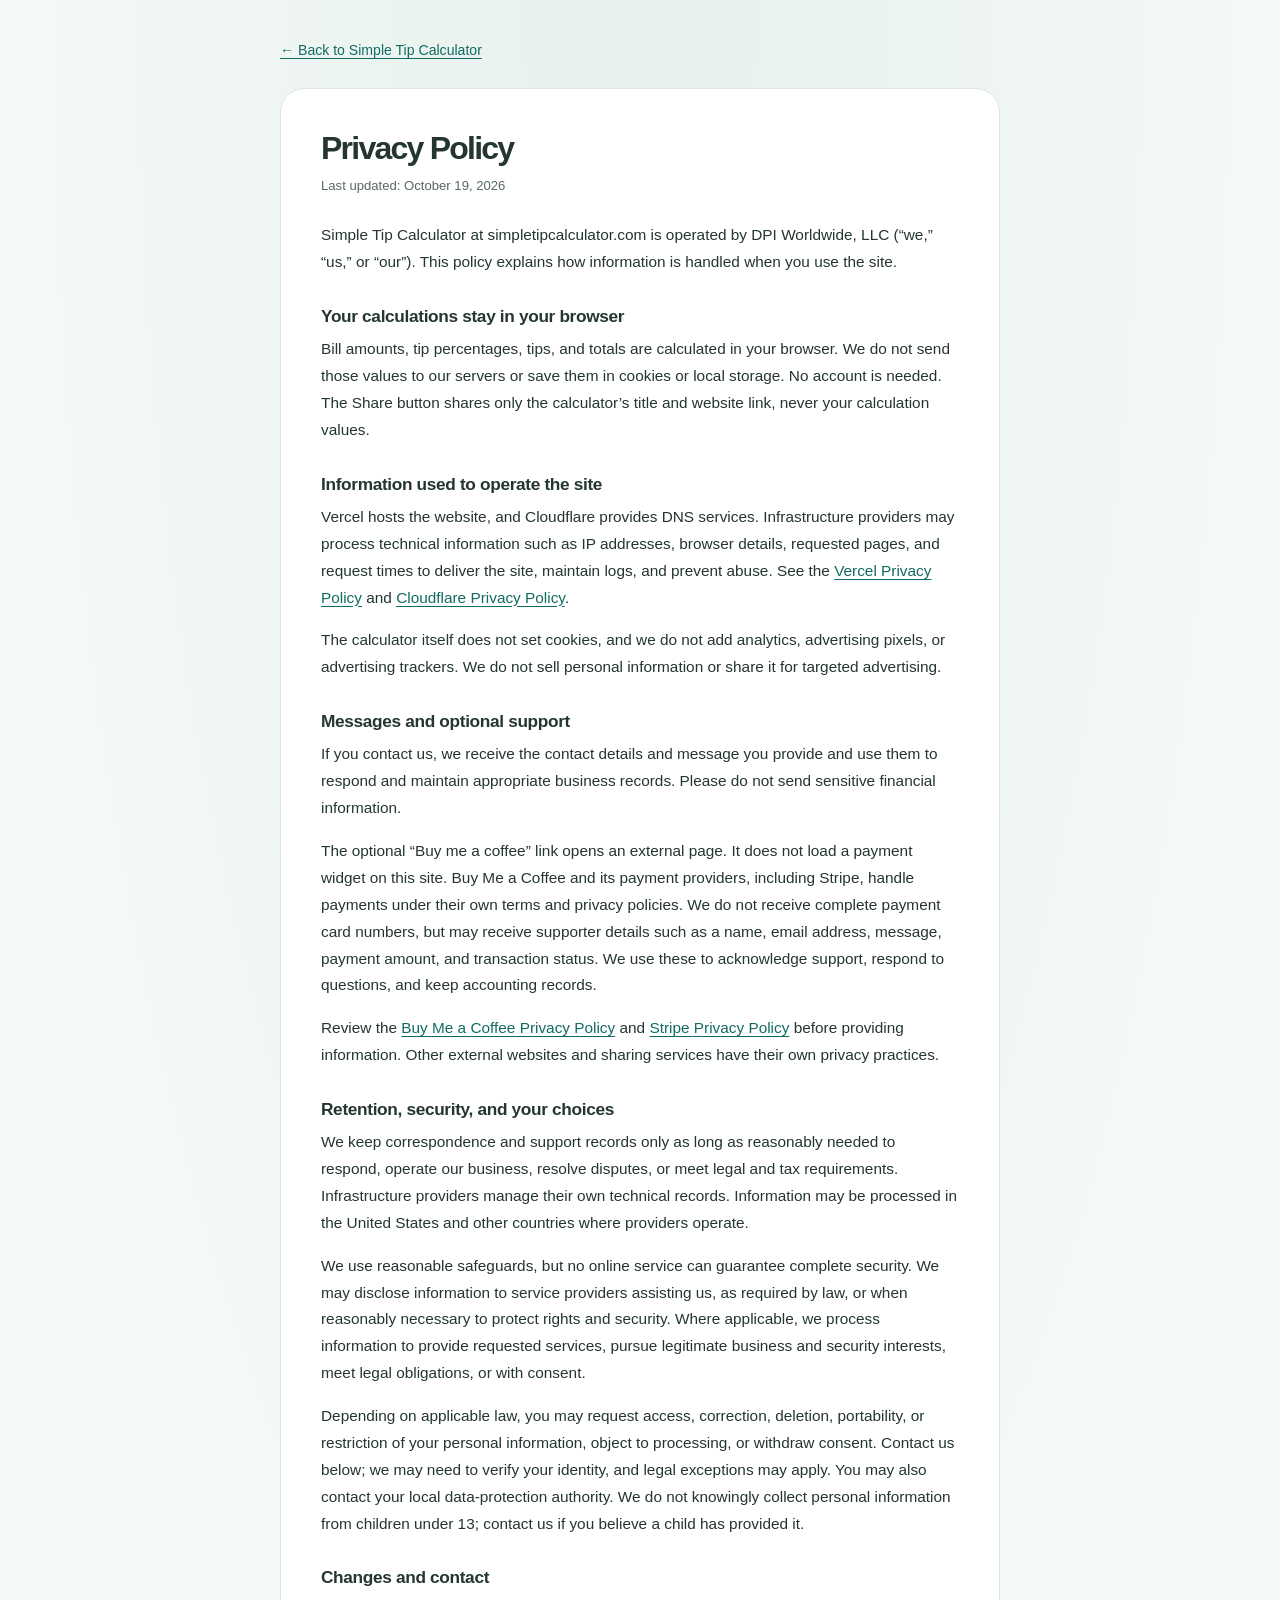
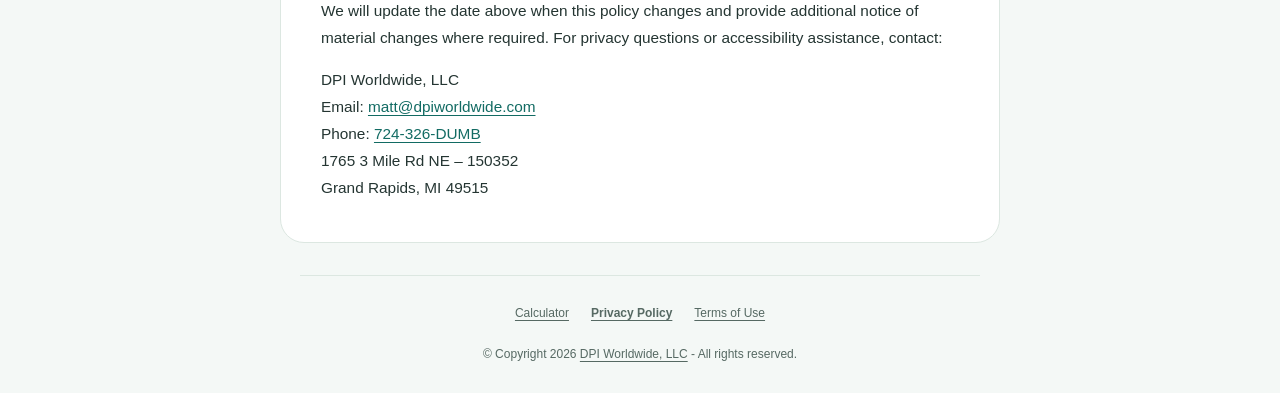
==== privacy.html @ a4a1c2e8 "Add concise policy pages, support link, and shared footer" ====
<!doctype html>
<html lang="en">
  <head>
    <meta charset="utf-8">
    <meta name="viewport" content="width=device-width, initial-scale=1">
    <meta name="theme-color" content="#126b63">
    <meta name="description" content="How Simple Tip Calculator handles your information, browser calculations, hosting data, and optional support payments.">
    <title>Privacy Policy | Simple Tip Calculator</title>
    <link rel="icon" href="icon.svg" type="image/svg+xml">
    <link rel="stylesheet" href="styles.css">
    <script src="footer.js" defer></script>
  </head>
  <body>
    <main class="legal-page">
      <a class="back-link" href="index.html">← Back to Simple Tip Calculator</a>
      <article class="legal-content" aria-labelledby="policy-title">
        <h1 id="policy-title">Privacy Policy</h1>
        <p class="updated">Last updated: <time datetime="2026-10-19">October 19, 2026</time></p>
        <p>Simple Tip Calculator at simpletipcalculator.com is operated by DPI Worldwide, LLC (“we,” “us,” or “our”). This policy explains how information is handled when you use the site.</p>

        <h2>Your calculations stay in your browser</h2>
        <p>Bill amounts, tip percentages, tips, and totals are calculated in your browser. We do not send those values to our servers or save them in cookies or local storage. No account is needed. The Share button shares only the calculator’s title and website link, never your calculation values.</p>

        <h2>Information used to operate the site</h2>
        <p>Vercel hosts the website, and Cloudflare provides DNS services. Infrastructure providers may process technical information such as IP addresses, browser details, requested pages, and request times to deliver the site, maintain logs, and prevent abuse. See the <a href="https://vercel.com/legal/privacy-policy" rel="noreferrer">Vercel Privacy Policy</a> and <a href="https://www.cloudflare.com/privacypolicy/" rel="noreferrer">Cloudflare Privacy Policy</a>.</p>
        <p>The calculator itself does not set cookies, and we do not add analytics, advertising pixels, or advertising trackers. We do not sell personal information or share it for targeted advertising.</p>

        <h2>Messages and optional support</h2>
        <p>If you contact us, we receive the contact details and message you provide and use them to respond and maintain appropriate business records. Please do not send sensitive financial information.</p>
        <p>The optional “Buy me a coffee” link opens an external page. It does not load a payment widget on this site. Buy Me a Coffee and its payment providers, including Stripe, handle payments under their own terms and privacy policies. We do not receive complete payment card numbers, but may receive supporter details such as a name, email address, message, payment amount, and transaction status. We use these to acknowledge support, respond to questions, and keep accounting records.</p>
        <p>Review the <a href="https://buymeacoffee.com/privacy-policy" rel="noreferrer">Buy Me a Coffee Privacy Policy</a> and <a href="https://stripe.com/privacy" rel="noreferrer">Stripe Privacy Policy</a> before providing information. Other external websites and sharing services have their own privacy practices.</p>

        <h2>Retention, security, and your choices</h2>
        <p>We keep correspondence and support records only as long as reasonably needed to respond, operate our business, resolve disputes, or meet legal and tax requirements. Infrastructure providers manage their own technical records. Information may be processed in the United States and other countries where providers operate.</p>
        <p>We use reasonable safeguards, but no online service can guarantee complete security. We may disclose information to service providers assisting us, as required by law, or when reasonably necessary to protect rights and security. Where applicable, we process information to provide requested services, pursue legitimate business and security interests, meet legal obligations, or with consent.</p>
        <p>Depending on applicable law, you may request access, correction, deletion, portability, or restriction of your personal information, object to processing, or withdraw consent. Contact us below; we may need to verify your identity, and legal exceptions may apply. You may also contact your local data-protection authority. We do not knowingly collect personal information from children under 13; contact us if you believe a child has provided it.</p>

        <h2>Changes and contact</h2>
        <p>We will update the date above when this policy changes and provide additional notice of material changes where required. For privacy questions or accessibility assistance, contact:</p>
        <address>
          DPI Worldwide, LLC<br>
          Email: <a href="mailto:matt@dpiworldwide.com">matt@dpiworldwide.com</a><br>
          Phone: <a href="tel:+17243263862">724-326-DUMB</a><br>
          1765 3 Mile Rd NE – 150352<br>
          Grand Rapids, MI 49515
        </address>
      </article>
    </main>
    <footer class="site-footer">
      <nav aria-label="Legal"><a href="index.html">Calculator</a><a href="privacy.html" aria-current="page">Privacy Policy</a><a href="terms.html">Terms of Use</a></nav>
      <p>© Copyright <span data-copyright-year>2026</span> <a href="https://dpiworldwide.com/" rel="noreferrer">DPI Worldwide, LLC</a> - All rights reserved.</p>
    </footer>
  </body>
</html>
---- styles.css ----
:root {
  color-scheme: light;
  font-family: -apple-system, BlinkMacSystemFont, "Segoe UI", sans-serif;
  color: #243532;
  background: #f4f8f6;
  font-synthesis: none;
  -webkit-font-smoothing: antialiased;
}

* { box-sizing: border-box; }
body { margin: 0; background: radial-gradient(ellipse at 50% 0%, #e6f1ec 0%, transparent 65%); }
main { width: min(100% - 32px, 480px); margin: 0 auto; padding: 48px 0 32px; }
.page-header { text-align: center; margin-bottom: 28px; }
.brand-mark { display: grid; place-items: center; width: 48px; height: 48px; margin: 0 auto 18px; border: 1px solid #c7ded6; border-radius: 15px; color: #126b63; background: #e5f1eb; }
.brand-mark svg { width: 31px; height: 31px; }
h1 { font-size: clamp(1.65rem, 6.5vw, 2rem); letter-spacing: -0.055em; line-height: 1.2; margin: 0 0 12px; font-weight: 750; }
.page-header p { margin: 0; color: #566963; font-size: 0.96rem; line-height: 1.6; }
.calculator { background: #fff; border: 1px solid #dce7e1; border-radius: 24px; box-shadow: 0 12px 40px #244d3610, 0 2px 6px #244d3605; overflow: hidden; }
.bill-section { padding: 27px 28px 5px; }
.bill-section label { display: block; text-align: center; font-size: 0.88rem; font-weight: 650; margin-bottom: 12px; }
.bill-box { display: flex; justify-content: center; padding: 16px 18px; cursor: text; border: 1.5px solid #b6cec6; border-radius: 12px; background: #fcfefd; transition: border-color 120ms, box-shadow 120ms; }
.bill-box:focus-within { border-color: #126b63; box-shadow: 0 0 0 3px #126b6324; }
.bill-box:has([aria-invalid="true"]) { border-color: #a23228; }
.bill-entry { display: inline-grid; grid-template-columns: auto minmax(0, 1fr); align-items: baseline; column-gap: 0.08em; min-width: 0; max-width: 100%; font-size: clamp(1.8rem, 8vw, 2.6rem); font-weight: 600; font-variant-numeric: tabular-nums; letter-spacing: -0.04em; }
.currency { grid-column: 1; grid-row: 1; color: #688078; pointer-events: none; }
/* The invisible text sizes the input to its contents, keeping $ beside it.
   Both occupy the same grid cell; long amounts stay within the bill box. */
.bill-measure { grid-column: 2; grid-row: 1; visibility: hidden; white-space: pre; pointer-events: none; }
#bill { grid-column: 2; grid-row: 1; display: block; width: 0; min-width: 100%; padding: 0; border: 0; background: transparent; color: #243532; font: inherit; letter-spacing: inherit; text-align: left; outline: none; }
#bill::placeholder, .bill-measure.is-placeholder { font-size: inherit; font-weight: inherit; letter-spacing: inherit; }
#bill::placeholder { color: #60776e; opacity: 1; }
.error { color: #a23228; font-size: 0.8rem; line-height: 1.4; min-height: 1.4em; margin: 8px 0 0; text-align: center; }
.results { padding: 0 12px 12px; }
.result-row { display: grid; grid-template-columns: 48px minmax(0, 1fr) 48px; align-items: center; gap: 10px; padding: 20px 16px; }
.result-row + .result-row { border-top: 1px solid #eaf0ec; }
.result-text { min-width: 0; text-align: center; }
.result-label { display: block; font-size: 0.81rem; font-weight: 550; color: #566963; margin-bottom: 5px; }
output { display: block; font-size: clamp(1.6rem, 7vw, 2rem); font-weight: 650; font-variant-numeric: tabular-nums; letter-spacing: -0.045em; line-height: 1.2; overflow-wrap: anywhere; }
.step-button { display: grid; place-items: center; width: 48px; height: 48px; padding: 0; background: #f0f6f3; border: 1px solid #cfdfd7; border-radius: 12px; color: #126b63; cursor: pointer; touch-action: manipulation; transition: background 100ms, transform 100ms, border-color 100ms; -webkit-tap-highlight-color: transparent; }
.triangle { width: 0; height: 0; border-left: 9px solid transparent; border-right: 9px solid transparent; }
.triangle.down { border-top: 13px solid currentColor; }
.triangle.up { border-bottom: 13px solid currentColor; }
@media (hover: hover) { .step-button:hover:enabled { background: #dbece4; border-color: #82b5a6; } }
.step-button:focus-visible { outline: 3px solid #126b63; outline-offset: 3px; }
.step-button:active:enabled { background: #badccd; transform: scale(0.94); }
.step-button:disabled { opacity: 0.38; cursor: default; }
.total-row { background: #126b63; border-radius: 15px; margin-top: 4px; padding-top: 24px; padding-bottom: 24px; color: #fff; }
.result-row.total-row { border-top: 0; }
.total-row .result-label { color: #d5eee6; }
.total-row output { font-size: clamp(1.85rem, 8vw, 2.4rem); font-weight: 700; }
.total-row .step-button { background: #ffffff12; border-color: #83b4a8; color: #fff; }
.total-row .step-button:focus-visible { outline-color: #fff; }
@media (hover: hover) { .total-row .step-button:hover:enabled { background: #ffffff2b; border-color: #fff; } }
.total-row .step-button:active:enabled { background: #ffffff45; }
.total-row .step-button:disabled { opacity: 0.42; }
.explanation { text-align: center; padding: 26px 18px 0; }
.explanation h2 { margin: 0 0 9px; font-size: 0.88rem; font-weight: 650; }
.explanation p { margin: 0; font-size: 0.82rem; line-height: 1.65; color: #566963; }
.explanation .privacy-note { margin-top: 18px; font-size: 0.75rem; color: #62776e; }
.share-section { margin: 24px 18px 0; text-align: center; }
.share-button { min-height: 46px; padding: 11px 20px; border: 1px solid #cfdfd7; border-radius: 12px; background: #f0f6f3; color: #126b63; font: inherit; font-size: 0.85rem; font-weight: 650; cursor: pointer; touch-action: manipulation; }
@media (hover: hover) { .share-button:hover:enabled { background: #dbece4; border-color: #82b5a6; } }
.share-button:focus-visible, #share-url:focus-visible { outline: 3px solid #126b63; outline-offset: 3px; }
.share-button:active:enabled { background: #badccd; }
.share-button:disabled { opacity: 0.5; cursor: default; }
#share-fallback p, .share-status, #manual-copy label { color: #566963; font-size: 0.82rem; line-height: 1.6; }
.share-status { margin: 10px 0 0; }
.share-status:empty { margin: 0; }
#manual-copy label { display: block; margin-top: 10px; }
#share-url { width: 100%; min-width: 0; margin-top: 6px; padding: 12px 8px; border: 1px solid #b6cec6; border-radius: 8px; background: #fcfefd; color: #243532; font: inherit; font-size: 0.85rem; text-align: center; }
.coffee-link { margin: 12px 18px 0; text-align: center; font-size: 0.8rem; }
.coffee-link a { display: inline-flex; align-items: center; gap: 5px; min-height: 44px; color: #566963; text-underline-offset: 3px; }
.site-footer { width: min(100% - 32px, 680px); margin: 0 auto; padding: 16px 8px 28px; border-top: 1px solid #dce7e1; text-align: center; color: #566963; font-size: 0.75rem; line-height: 1.8; }
.site-footer nav { display: flex; flex-wrap: wrap; justify-content: center; column-gap: 22px; }
.site-footer nav a { display: inline-flex; align-items: center; min-height: 44px; }
.site-footer a { color: inherit; text-underline-offset: 3px; }
.site-footer p { margin: 8px 0 0; }
.site-footer a[aria-current="page"] { font-weight: 650; }
.coffee-link a:hover, .site-footer a:hover, .legal-page a:hover { color: #126b63; }
.coffee-link a:focus-visible, .site-footer a:focus-visible, .legal-page a:focus-visible { outline: 3px solid #126b63; outline-offset: 4px; border-radius: 2px; }
.legal-page { width: min(100% - 32px, 720px); padding-top: 28px; }
.back-link { display: inline-flex; align-items: center; min-height: 44px; margin-bottom: 16px; color: #126b63; font-size: 0.88rem; text-underline-offset: 3px; }
.legal-content { padding: clamp(22px, 5vw, 40px); border: 1px solid #dce7e1; border-radius: 24px; background: #fff; line-height: 1.75; overflow-wrap: anywhere; }
.legal-content h1 { margin-bottom: 8px; }
.legal-content h2 { margin: 28px 0 8px; font-size: 1.08rem; line-height: 1.4; letter-spacing: -0.02em; }
.legal-content p { margin: 0 0 16px; font-size: 0.96rem; }
.legal-content .updated { color: #566963; font-size: 0.82rem; margin-bottom: 24px; }
.legal-content a { color: #126b63; text-underline-offset: 3px; }
.legal-content address { font-style: normal; font-size: 0.96rem; }
.noscript { color: #a23228; text-align: center; }
@media (max-width: 360px) {
  main { width: calc(100% - 24px); padding-top: 28px; }
  .bill-section { padding-right: 18px; padding-left: 18px; }
  .result-row { padding-right: 8px; padding-left: 8px; gap: 6px; }
  .desktop-break { display: none; }
}
@media (prefers-reduced-motion: reduce) { *, *::before, *::after { transition: none !important; } }
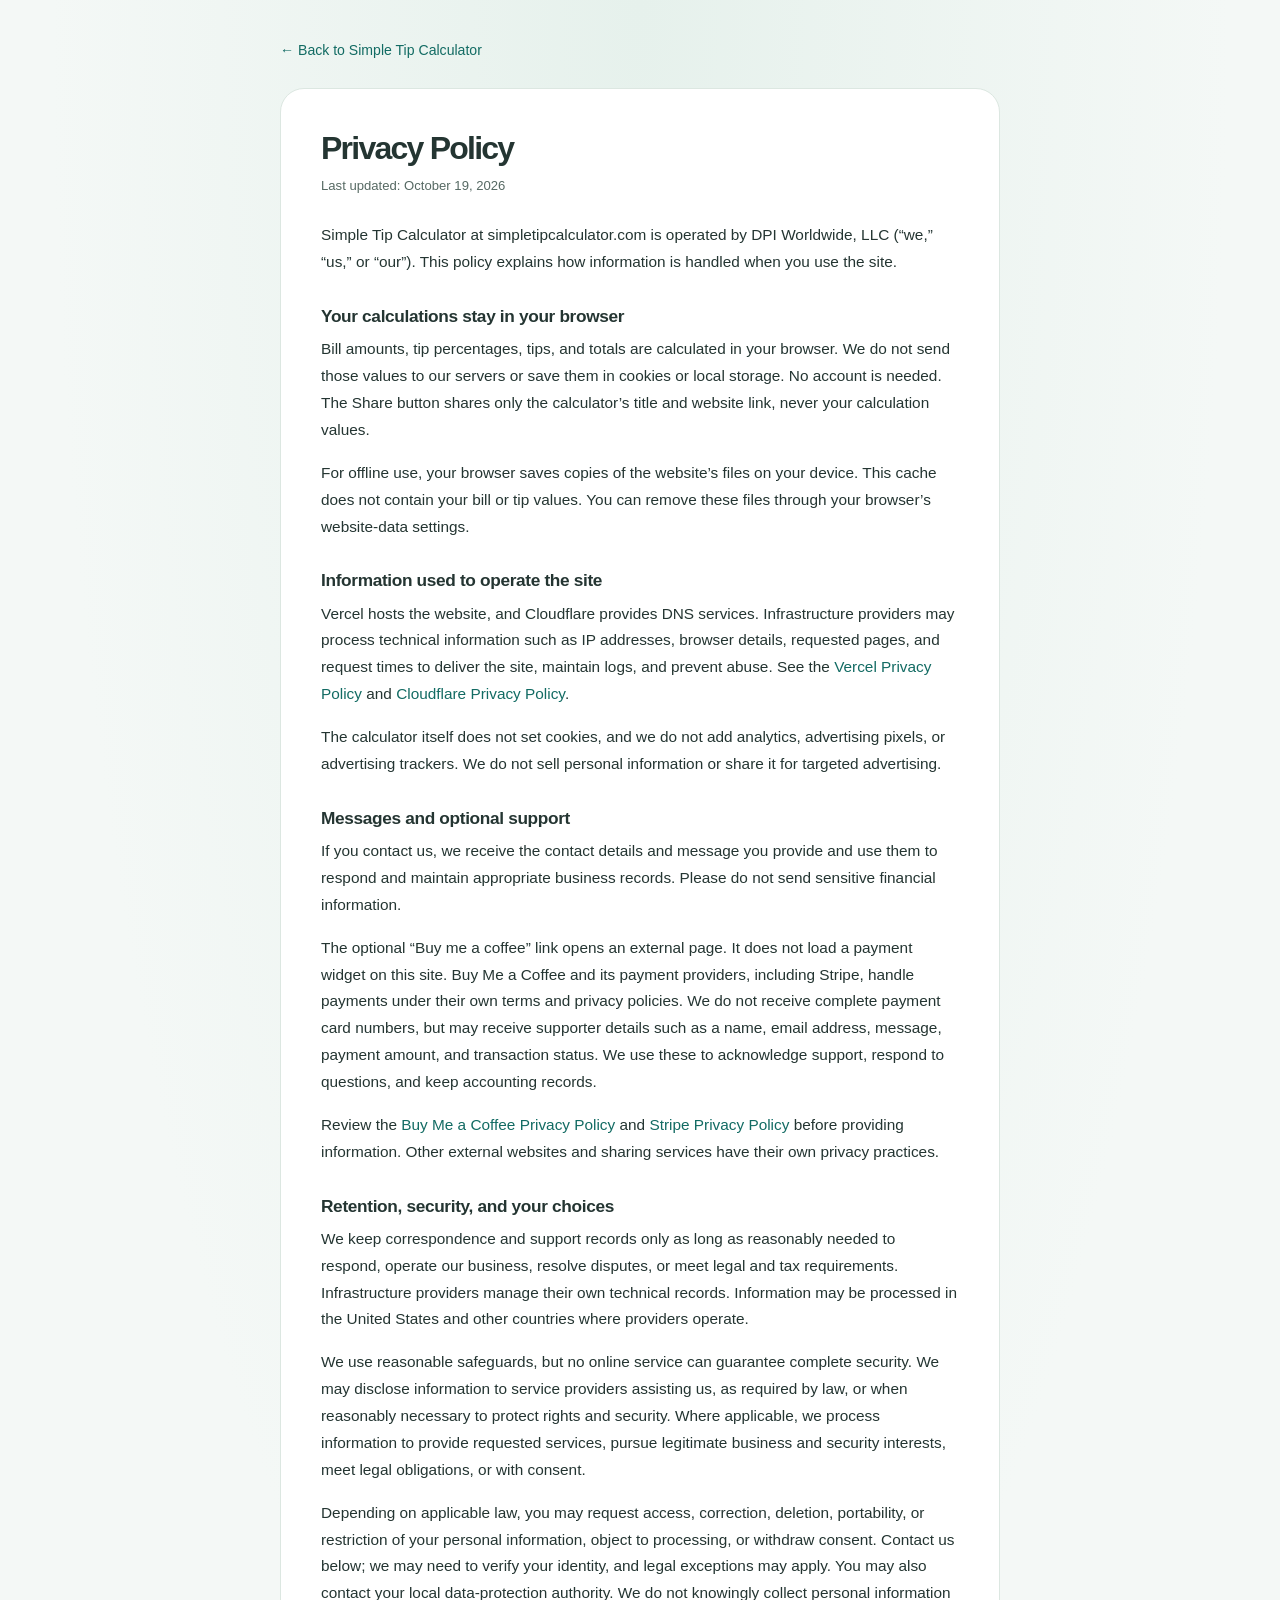
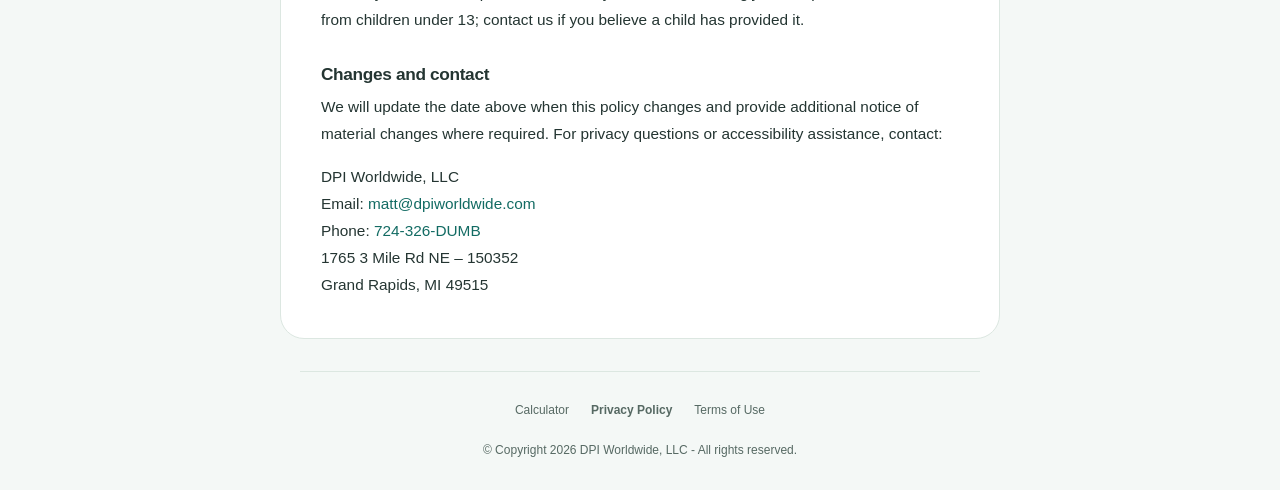
==== commit 93b15a69: "Add home-screen installation, offline support, and clean links" ====
--- a/privacy.html
+++ b/privacy.html
@@ -7,8 +7,11 @@
     <meta name="description" content="How Simple Tip Calculator handles your information, browser calculations, hosting data, and optional support payments.">
     <title>Privacy Policy | Simple Tip Calculator</title>
     <link rel="icon" href="icon.svg" type="image/svg+xml">
+    <link rel="apple-touch-icon" href="icons/apple-touch-icon.png">
+    <link rel="manifest" href="manifest.webmanifest">
     <link rel="stylesheet" href="styles.css">
     <script src="footer.js" defer></script>
+    <script src="pwa.js" defer></script>
   </head>
   <body>
     <main class="legal-page">
@@ -20,6 +23,7 @@
 
         <h2>Your calculations stay in your browser</h2>
         <p>Bill amounts, tip percentages, tips, and totals are calculated in your browser. We do not send those values to our servers or save them in cookies or local storage. No account is needed. The Share button shares only the calculator’s title and website link, never your calculation values.</p>
+        <p>For offline use, your browser saves copies of the website’s files on your device. This cache does not contain your bill or tip values. You can remove these files through your browser’s website-data settings.</p>
 
         <h2>Information used to operate the site</h2>
         <p>Vercel hosts the website, and Cloudflare provides DNS services. Infrastructure providers may process technical information such as IP addresses, browser details, requested pages, and request times to deliver the site, maintain logs, and prevent abuse. See the <a href="https://vercel.com/legal/privacy-policy" rel="noreferrer">Vercel Privacy Policy</a> and <a href="https://www.cloudflare.com/privacypolicy/" rel="noreferrer">Cloudflare Privacy Policy</a>.</p>
--- a/styles.css
+++ b/styles.css
@@ -8,6 +8,7 @@
 }
 
 * { box-sizing: border-box; }
+a { text-decoration: none; }
 body { margin: 0; background: radial-gradient(ellipse at 50% 0%, #e6f1ec 0%, transparent 65%); }
 main { width: min(100% - 32px, 480px); margin: 0 auto; padding: 48px 0 32px; }
 .page-header { text-align: center; margin-bottom: 28px; }
@@ -69,23 +70,36 @@
 #manual-copy label { display: block; margin-top: 10px; }
 #share-url { width: 100%; min-width: 0; margin-top: 6px; padding: 12px 8px; border: 1px solid #b6cec6; border-radius: 8px; background: #fcfefd; color: #243532; font: inherit; font-size: 0.85rem; text-align: center; }
 .coffee-link { margin: 12px 18px 0; text-align: center; font-size: 0.8rem; }
-.coffee-link a { display: inline-flex; align-items: center; gap: 5px; min-height: 44px; color: #566963; text-underline-offset: 3px; }
+.coffee-link a { display: inline-flex; align-items: center; gap: 5px; min-height: 44px; color: #566963; }
+.install-link { margin: 8px 18px 0; text-align: center; }
+.install-link + .coffee-link { margin-top: 0; }
+.text-link { min-height: 44px; padding: 8px; border: 0; background: none; color: #566963; font: inherit; font-size: 0.8rem; cursor: pointer; touch-action: manipulation; }
+.text-link:hover { color: #126b63; }
+.text-link:focus-visible { outline: 3px solid #126b63; outline-offset: 3px; border-radius: 2px; }
+.text-link:disabled { cursor: default; }
+#install-dialog { width: min(calc(100% - 32px), 420px); max-height: calc(100dvh - 48px); overflow-y: auto; padding: 24px; border: 1px solid #dce7e1; border-radius: 20px; background: #fcfefd; color: #243532; box-shadow: 0 16px 48px #24353224; }
+#install-dialog::backdrop { background: #24353280; }
+#install-dialog h2 { margin: 0 0 16px; font-size: 1.2rem; letter-spacing: -0.03em; }
+#install-dialog p { font-size: 0.9rem; line-height: 1.65; margin: 0 0 16px; }
+#install-dialog .install-note { font-size: 0.8rem; color: #566963; }
+#install-dialog form { text-align: right; }
 .site-footer { width: min(100% - 32px, 680px); margin: 0 auto; padding: 16px 8px 28px; border-top: 1px solid #dce7e1; text-align: center; color: #566963; font-size: 0.75rem; line-height: 1.8; }
 .site-footer nav { display: flex; flex-wrap: wrap; justify-content: center; column-gap: 22px; }
 .site-footer nav a { display: inline-flex; align-items: center; min-height: 44px; }
-.site-footer a { color: inherit; text-underline-offset: 3px; }
+.site-footer a { color: inherit; }
 .site-footer p { margin: 8px 0 0; }
 .site-footer a[aria-current="page"] { font-weight: 650; }
-.coffee-link a:hover, .site-footer a:hover, .legal-page a:hover { color: #126b63; }
+.coffee-link a:hover, .site-footer a:hover { color: #126b63; }
+.legal-page a:hover { color: #0c514b; }
 .coffee-link a:focus-visible, .site-footer a:focus-visible, .legal-page a:focus-visible { outline: 3px solid #126b63; outline-offset: 4px; border-radius: 2px; }
 .legal-page { width: min(100% - 32px, 720px); padding-top: 28px; }
-.back-link { display: inline-flex; align-items: center; min-height: 44px; margin-bottom: 16px; color: #126b63; font-size: 0.88rem; text-underline-offset: 3px; }
+.back-link { display: inline-flex; align-items: center; min-height: 44px; margin-bottom: 16px; color: #126b63; font-size: 0.88rem; }
 .legal-content { padding: clamp(22px, 5vw, 40px); border: 1px solid #dce7e1; border-radius: 24px; background: #fff; line-height: 1.75; overflow-wrap: anywhere; }
 .legal-content h1 { margin-bottom: 8px; }
 .legal-content h2 { margin: 28px 0 8px; font-size: 1.08rem; line-height: 1.4; letter-spacing: -0.02em; }
 .legal-content p { margin: 0 0 16px; font-size: 0.96rem; }
 .legal-content .updated { color: #566963; font-size: 0.82rem; margin-bottom: 24px; }
-.legal-content a { color: #126b63; text-underline-offset: 3px; }
+.legal-content a { color: #126b63; }
 .legal-content address { font-style: normal; font-size: 0.96rem; }
 .noscript { color: #a23228; text-align: center; }
 @media (max-width: 360px) {
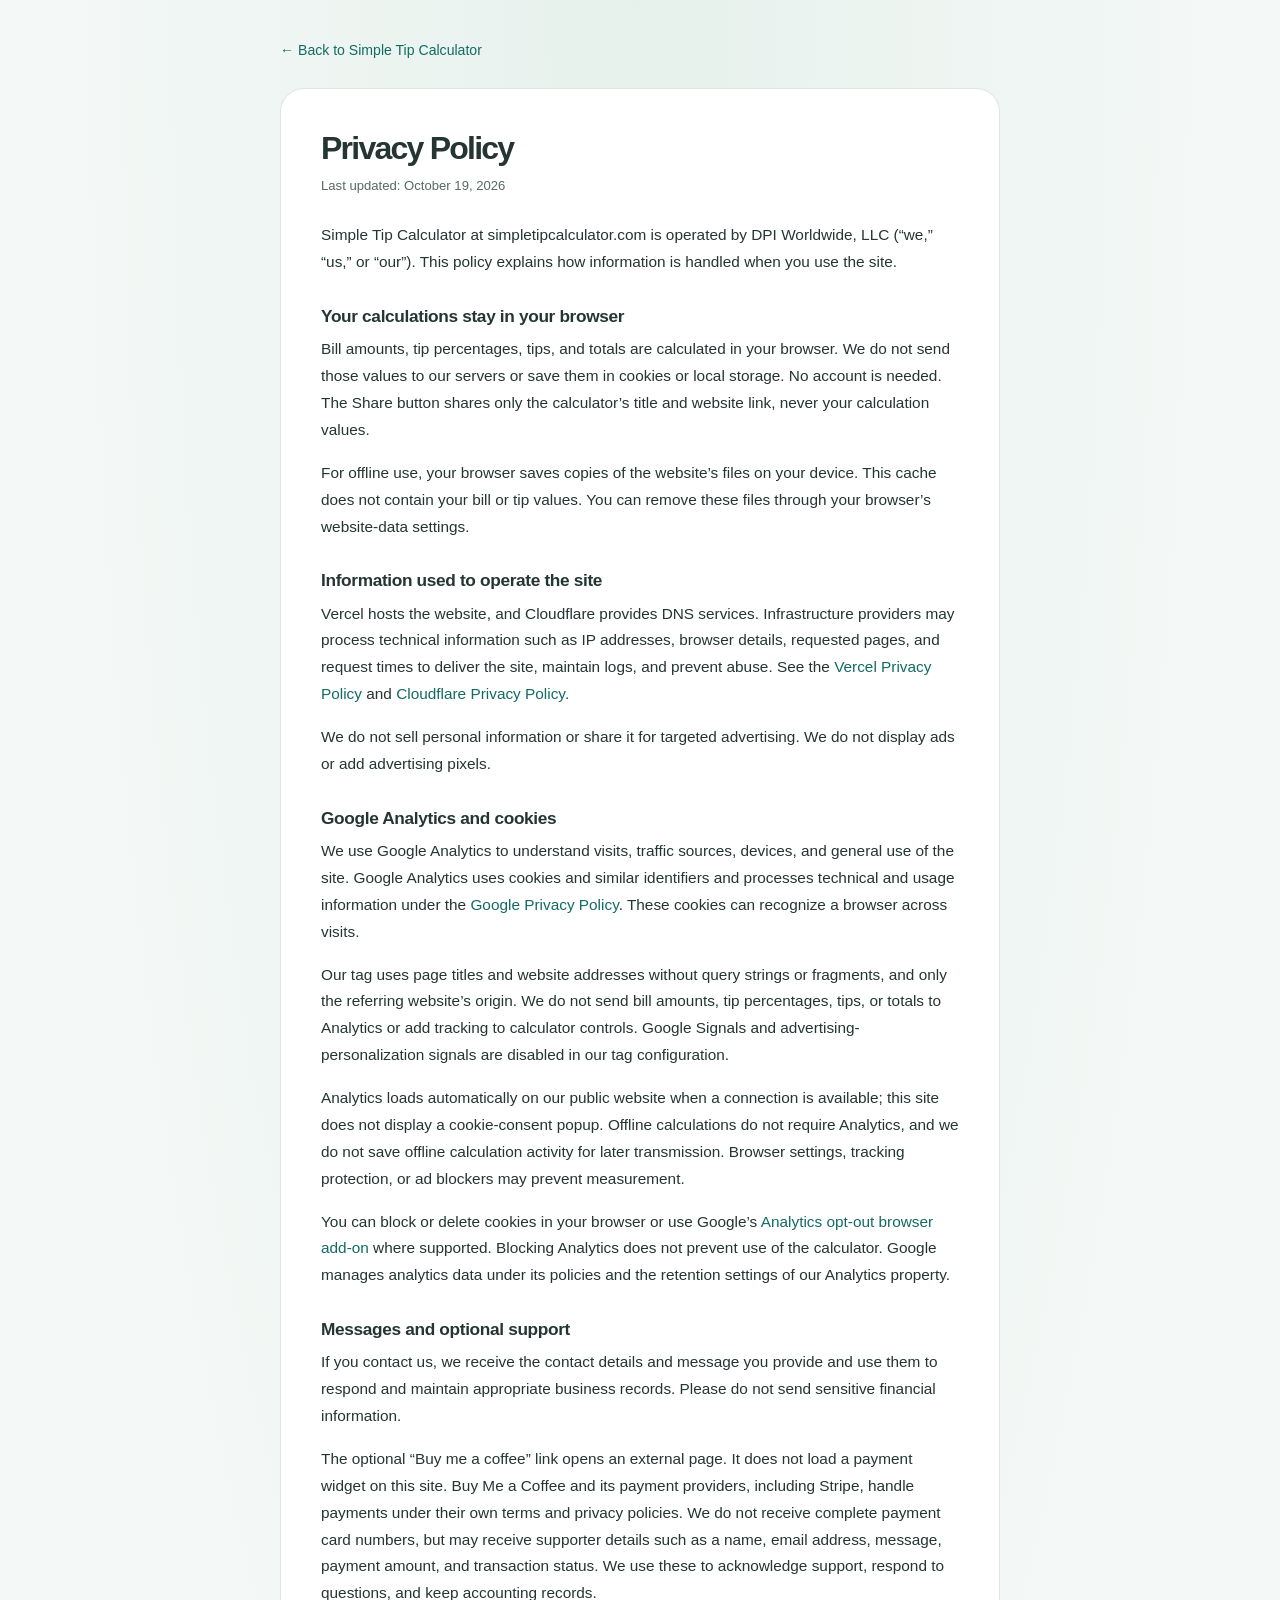
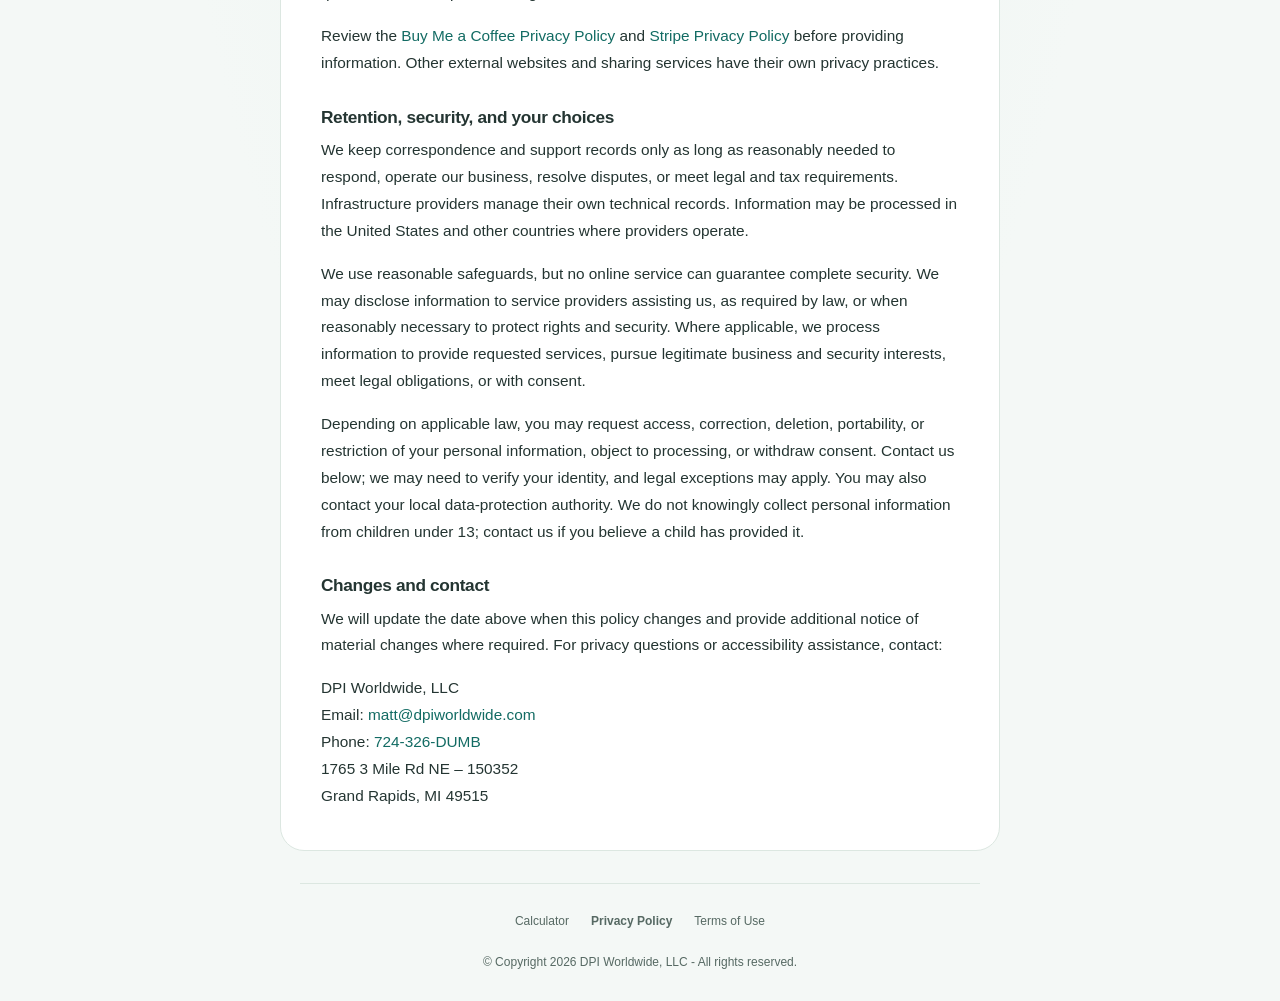
==== commit afdd3a29: "Add Google Analytics while preserving private calculations and offline use" ====
--- a/privacy.html
+++ b/privacy.html
@@ -4,7 +4,7 @@
     <meta charset="utf-8">
     <meta name="viewport" content="width=device-width, initial-scale=1">
     <meta name="theme-color" content="#126b63">
-    <meta name="description" content="How Simple Tip Calculator handles your information, browser calculations, hosting data, and optional support payments.">
+    <meta name="description" content="How Simple Tip Calculator handles browser calculations, Google Analytics cookies, hosting information, and optional support payments.">
     <title>Privacy Policy | Simple Tip Calculator</title>
     <link rel="icon" href="icon.svg" type="image/svg+xml">
     <link rel="apple-touch-icon" href="icons/apple-touch-icon.png">
@@ -12,6 +12,7 @@
     <link rel="stylesheet" href="styles.css">
     <script src="footer.js" defer></script>
     <script src="pwa.js" defer></script>
+    <script src="analytics.js" defer></script>
   </head>
   <body>
     <main class="legal-page">
@@ -27,7 +28,13 @@
 
         <h2>Information used to operate the site</h2>
         <p>Vercel hosts the website, and Cloudflare provides DNS services. Infrastructure providers may process technical information such as IP addresses, browser details, requested pages, and request times to deliver the site, maintain logs, and prevent abuse. See the <a href="https://vercel.com/legal/privacy-policy" rel="noreferrer">Vercel Privacy Policy</a> and <a href="https://www.cloudflare.com/privacypolicy/" rel="noreferrer">Cloudflare Privacy Policy</a>.</p>
-        <p>The calculator itself does not set cookies, and we do not add analytics, advertising pixels, or advertising trackers. We do not sell personal information or share it for targeted advertising.</p>
+        <p>We do not sell personal information or share it for targeted advertising. We do not display ads or add advertising pixels.</p>
+
+        <h2>Google Analytics and cookies</h2>
+        <p>We use Google Analytics to understand visits, traffic sources, devices, and general use of the site. Google Analytics uses cookies and similar identifiers and processes technical and usage information under the <a href="https://policies.google.com/privacy" rel="noreferrer">Google Privacy Policy</a>. These cookies can recognize a browser across visits.</p>
+        <p>Our tag uses page titles and website addresses without query strings or fragments, and only the referring website’s origin. We do not send bill amounts, tip percentages, tips, or totals to Analytics or add tracking to calculator controls. Google Signals and advertising-personalization signals are disabled in our tag configuration.</p>
+        <p>Analytics loads automatically on our public website when a connection is available; this site does not display a cookie-consent popup. Offline calculations do not require Analytics, and we do not save offline calculation activity for later transmission. Browser settings, tracking protection, or ad blockers may prevent measurement.</p>
+        <p>You can block or delete cookies in your browser or use Google’s <a href="https://tools.google.com/dlpage/gaoptout" rel="noreferrer">Analytics opt-out browser add-on</a> where supported. Blocking Analytics does not prevent use of the calculator. Google manages analytics data under its policies and the retention settings of our Analytics property.</p>
 
         <h2>Messages and optional support</h2>
         <p>If you contact us, we receive the contact details and message you provide and use them to respond and maintain appropriate business records. Please do not send sensitive financial information.</p>
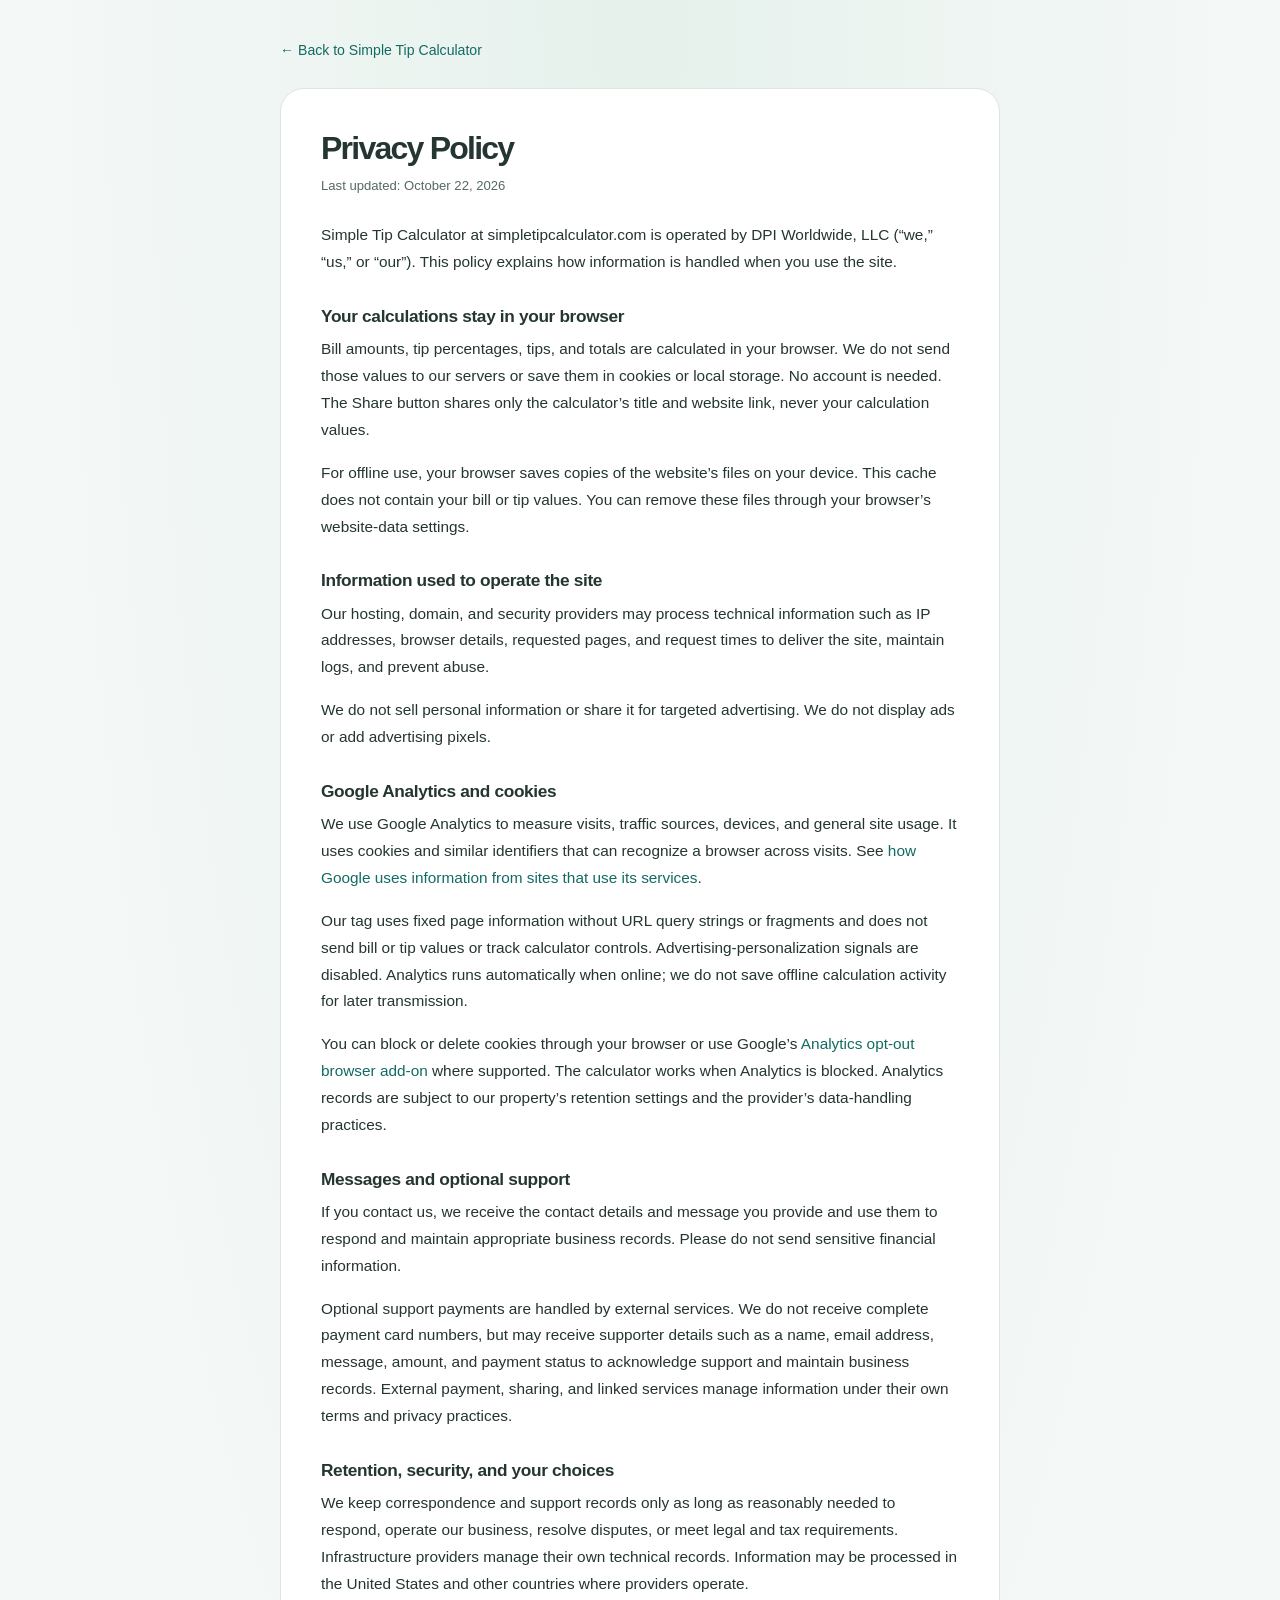
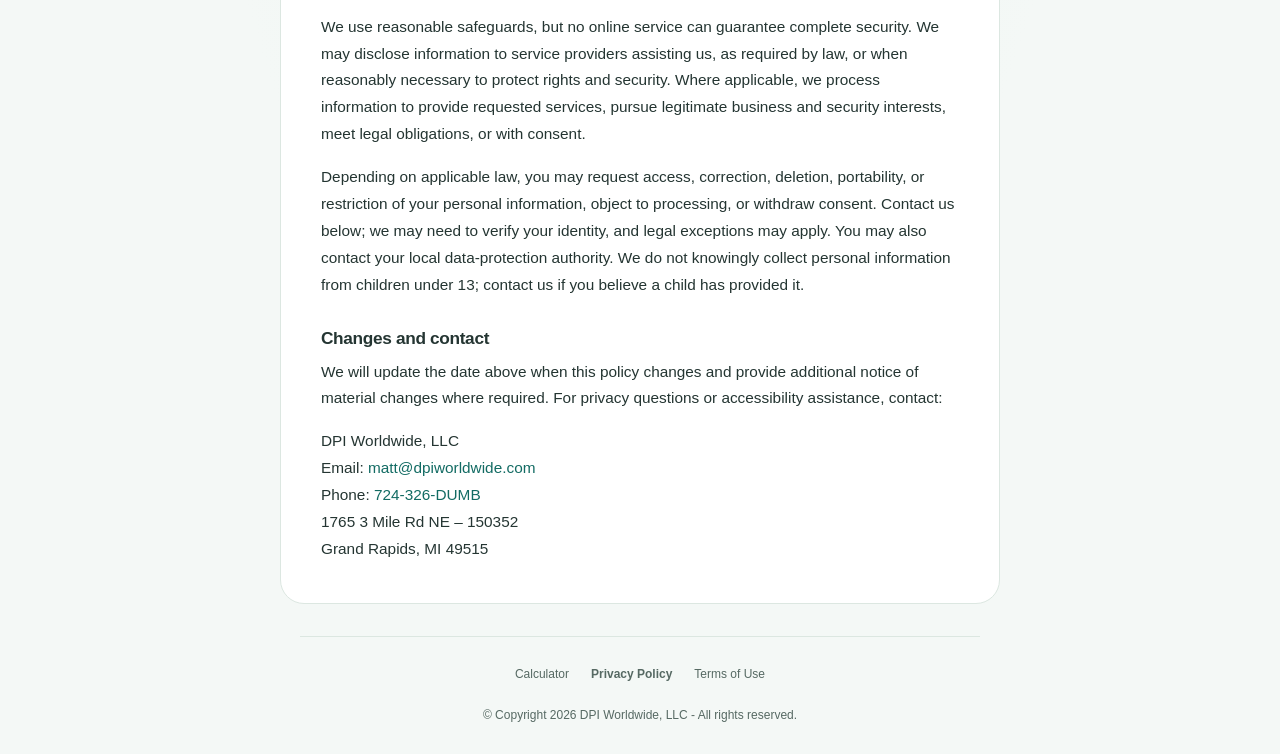
==== commit 0ef793da: "Add search discovery metadata and simplify site policies" ====
--- a/privacy.html
+++ b/privacy.html
@@ -5,6 +5,8 @@
     <meta name="viewport" content="width=device-width, initial-scale=1">
     <meta name="theme-color" content="#126b63">
     <meta name="description" content="How Simple Tip Calculator handles browser calculations, Google Analytics cookies, hosting information, and optional support payments.">
+    <meta name="robots" content="index, follow">
+    <link rel="canonical" href="https://simpletipcalculator.com/privacy.html">
     <title>Privacy Policy | Simple Tip Calculator</title>
     <link rel="icon" href="icon.svg" type="image/svg+xml">
     <link rel="apple-touch-icon" href="icons/apple-touch-icon.png">
@@ -19,7 +21,7 @@
       <a class="back-link" href="index.html">← Back to Simple Tip Calculator</a>
       <article class="legal-content" aria-labelledby="policy-title">
         <h1 id="policy-title">Privacy Policy</h1>
-        <p class="updated">Last updated: <time datetime="2026-10-19">October 19, 2026</time></p>
+        <p class="updated">Last updated: <time datetime="2026-10-22">October 22, 2026</time></p>
         <p>Simple Tip Calculator at simpletipcalculator.com is operated by DPI Worldwide, LLC (“we,” “us,” or “our”). This policy explains how information is handled when you use the site.</p>
 
         <h2>Your calculations stay in your browser</h2>
@@ -27,19 +29,17 @@
         <p>For offline use, your browser saves copies of the website’s files on your device. This cache does not contain your bill or tip values. You can remove these files through your browser’s website-data settings.</p>
 
         <h2>Information used to operate the site</h2>
-        <p>Vercel hosts the website, and Cloudflare provides DNS services. Infrastructure providers may process technical information such as IP addresses, browser details, requested pages, and request times to deliver the site, maintain logs, and prevent abuse. See the <a href="https://vercel.com/legal/privacy-policy" rel="noreferrer">Vercel Privacy Policy</a> and <a href="https://www.cloudflare.com/privacypolicy/" rel="noreferrer">Cloudflare Privacy Policy</a>.</p>
+        <p>Our hosting, domain, and security providers may process technical information such as IP addresses, browser details, requested pages, and request times to deliver the site, maintain logs, and prevent abuse.</p>
         <p>We do not sell personal information or share it for targeted advertising. We do not display ads or add advertising pixels.</p>
 
         <h2>Google Analytics and cookies</h2>
-        <p>We use Google Analytics to understand visits, traffic sources, devices, and general use of the site. Google Analytics uses cookies and similar identifiers and processes technical and usage information under the <a href="https://policies.google.com/privacy" rel="noreferrer">Google Privacy Policy</a>. These cookies can recognize a browser across visits.</p>
-        <p>Our tag uses page titles and website addresses without query strings or fragments, and only the referring website’s origin. We do not send bill amounts, tip percentages, tips, or totals to Analytics or add tracking to calculator controls. Google Signals and advertising-personalization signals are disabled in our tag configuration.</p>
-        <p>Analytics loads automatically on our public website when a connection is available; this site does not display a cookie-consent popup. Offline calculations do not require Analytics, and we do not save offline calculation activity for later transmission. Browser settings, tracking protection, or ad blockers may prevent measurement.</p>
-        <p>You can block or delete cookies in your browser or use Google’s <a href="https://tools.google.com/dlpage/gaoptout" rel="noreferrer">Analytics opt-out browser add-on</a> where supported. Blocking Analytics does not prevent use of the calculator. Google manages analytics data under its policies and the retention settings of our Analytics property.</p>
+        <p>We use Google Analytics to measure visits, traffic sources, devices, and general site usage. It uses cookies and similar identifiers that can recognize a browser across visits. See <a href="https://policies.google.com/technologies/partner-sites" rel="noreferrer">how Google uses information from sites that use its services</a>.</p>
+        <p>Our tag uses fixed page information without URL query strings or fragments and does not send bill or tip values or track calculator controls. Advertising-personalization signals are disabled. Analytics runs automatically when online; we do not save offline calculation activity for later transmission.</p>
+        <p>You can block or delete cookies through your browser or use Google’s <a href="https://tools.google.com/dlpage/gaoptout" rel="noreferrer">Analytics opt-out browser add-on</a> where supported. The calculator works when Analytics is blocked. Analytics records are subject to our property’s retention settings and the provider’s data-handling practices.</p>
 
         <h2>Messages and optional support</h2>
         <p>If you contact us, we receive the contact details and message you provide and use them to respond and maintain appropriate business records. Please do not send sensitive financial information.</p>
-        <p>The optional “Buy me a coffee” link opens an external page. It does not load a payment widget on this site. Buy Me a Coffee and its payment providers, including Stripe, handle payments under their own terms and privacy policies. We do not receive complete payment card numbers, but may receive supporter details such as a name, email address, message, payment amount, and transaction status. We use these to acknowledge support, respond to questions, and keep accounting records.</p>
-        <p>Review the <a href="https://buymeacoffee.com/privacy-policy" rel="noreferrer">Buy Me a Coffee Privacy Policy</a> and <a href="https://stripe.com/privacy" rel="noreferrer">Stripe Privacy Policy</a> before providing information. Other external websites and sharing services have their own privacy practices.</p>
+        <p>Optional support payments are handled by external services. We do not receive complete payment card numbers, but may receive supporter details such as a name, email address, message, amount, and payment status to acknowledge support and maintain business records. External payment, sharing, and linked services manage information under their own terms and privacy practices.</p>
 
         <h2>Retention, security, and your choices</h2>
         <p>We keep correspondence and support records only as long as reasonably needed to respond, operate our business, resolve disputes, or meet legal and tax requirements. Infrastructure providers manage their own technical records. Information may be processed in the United States and other countries where providers operate.</p>
